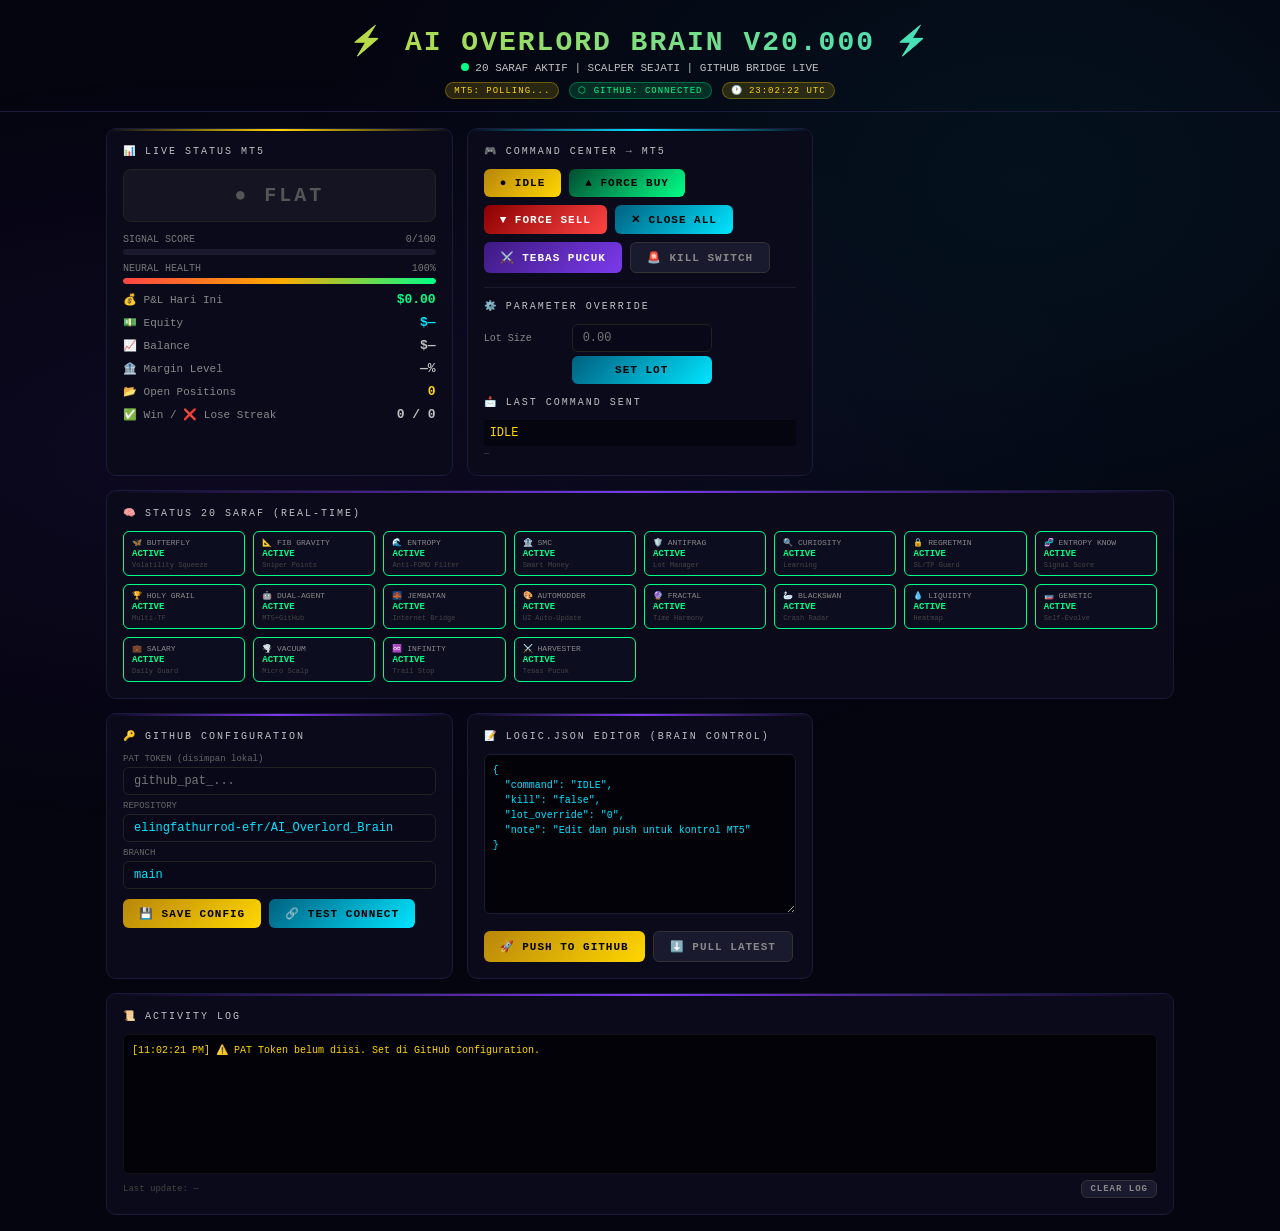
==== communication/index.html @ cb2e8223 "Create index.html" ====
<!DOCTYPE html>
<html lang="id">
<head>
<meta charset="UTF-8">
<meta name="viewport" content="width=device-width, initial-scale=1.0">
<title>AI OVERLORD BRAIN V20 — Command Center</title>
<style>
  :root {
    --bg: #050510;
    --panel: #0a0a1a;
    --border: #1a1a3a;
    --gold: #ffd700;
    --cyan: #00e5ff;
    --green: #00ff88;
    --red: #ff4444;
    --silver: #c0c0c0;
    --purple: #7c3aed;
  }
  * { margin:0; padding:0; box-sizing:border-box; }
  body {
    background: var(--bg);
    color: #e0e0e0;
    font-family: 'Courier New', monospace;
    min-height: 100vh;
    overflow-x: hidden;
  }

  /* ── ANIMATED BACKGROUND ── */
  body::before {
    content:'';
    position:fixed; inset:0;
    background: radial-gradient(ellipse at 20% 50%, rgba(124,58,237,0.08) 0%, transparent 60%),
                radial-gradient(ellipse at 80% 20%, rgba(0,229,255,0.06) 0%, transparent 50%);
    pointer-events:none; z-index:0;
  }

  /* ── HEADER ── */
  .header {
    text-align:center; padding:24px 16px 12px;
    border-bottom: 1px solid var(--border);
    position:relative; z-index:1;
  }
  .header h1 {
    font-size:clamp(18px,4vw,28px);
    background: linear-gradient(90deg,var(--gold),var(--cyan),var(--gold));
    background-size:200%; -webkit-background-clip:text; -webkit-text-fill-color:transparent;
    animation: shimmer 3s linear infinite;
    letter-spacing:2px;
  }
  @keyframes shimmer { 0%{background-position:0%} 100%{background-position:200%} }
  .header p { color:var(--silver); font-size:11px; margin-top:4px; }
  .pulse-dot {
    display:inline-block; width:8px; height:8px; border-radius:50%;
    background:var(--green); margin-right:6px;
    animation: pulse 1.5s ease-in-out infinite;
  }
  @keyframes pulse { 0%,100%{opacity:1;transform:scale(1)} 50%{opacity:0.4;transform:scale(0.8)} }

  /* ── GRID LAYOUT ── */
  .container { max-width:1100px; margin:0 auto; padding:16px; position:relative; z-index:1; }
  .grid { display:grid; grid-template-columns:repeat(auto-fit,minmax(280px,1fr)); gap:14px; }
  .grid-full { grid-column:1/-1; }

  /* ── CARD ── */
  .card {
    background: var(--panel);
    border:1px solid var(--border);
    border-radius:10px; padding:16px;
    position:relative; overflow:hidden;
    transition: border-color .3s, box-shadow .3s;
  }
  .card:hover { border-color:var(--purple); box-shadow:0 0 20px rgba(124,58,237,0.15); }
  .card::before {
    content:''; position:absolute; top:0; left:0; right:0; height:2px;
    background:linear-gradient(90deg,transparent,var(--purple),transparent);
  }
  .card.gold::before { background:linear-gradient(90deg,transparent,var(--gold),transparent); }
  .card.cyan::before  { background:linear-gradient(90deg,transparent,var(--cyan),transparent); }
  .card.green::before { background:linear-gradient(90deg,transparent,var(--green),transparent); }
  .card.red::before   { background:linear-gradient(90deg,transparent,var(--red),transparent); }

  .card-title {
    font-size:10px; color:var(--silver); text-transform:uppercase;
    letter-spacing:2px; margin-bottom:12px;
    display:flex; align-items:center; gap:6px;
  }

  /* ── STATUS METRICS ── */
  .metric { display:flex; justify-content:space-between; align-items:center; margin:8px 0; }
  .metric-label { font-size:11px; color:#888; }
  .metric-value { font-size:13px; font-weight:bold; }
  .metric-value.green  { color:var(--green); }
  .metric-value.red    { color:var(--red); }
  .metric-value.gold   { color:var(--gold); }
  .metric-value.cyan   { color:var(--cyan); }
  .metric-value.silver { color:var(--silver); }

  /* ── HEALTH BAR ── */
  .bar-wrap { margin:8px 0; }
  .bar-label { display:flex; justify-content:space-between; font-size:10px; color:#777; margin-bottom:4px; }
  .bar-bg { height:6px; border-radius:3px; background:#1a1a2e; overflow:hidden; }
  .bar-fill {
    height:100%; border-radius:3px;
    transition:width 1s ease;
  }
  .bar-fill.health { background:linear-gradient(90deg,#ff4444,#ffaa00,#00ff88); }
  .bar-fill.score  { background:linear-gradient(90deg,var(--purple),var(--cyan)); }
  .bar-fill.pnl    { background:linear-gradient(90deg,var(--green),#00ccff); }

  /* ── SIGNAL DISPLAY ── */
  .signal-box {
    text-align:center; padding:14px; border-radius:8px;
    font-size:20px; font-weight:bold; letter-spacing:3px;
    transition:all .5s;
  }
  .signal-box.buy  { background:rgba(0,255,136,0.1); color:var(--green); border:1px solid var(--green); }
  .signal-box.sell { background:rgba(255,68,68,0.1);  color:var(--red);   border:1px solid var(--red); }
  .signal-box.flat { background:rgba(255,255,255,0.04); color:#555; border:1px solid #222; }

  /* ── NERVE STATUS GRID ── */
  .nerves { display:grid; grid-template-columns:repeat(auto-fill,minmax(110px,1fr)); gap:8px; margin-top:8px; }
  .nerve {
    background:#0d0d20; border:1px solid #1a1a30; border-radius:6px;
    padding:6px 8px; font-size:9px; display:flex; flex-direction:column; gap:2px;
  }
  .nerve-name { color:#888; font-size:8px; text-transform:uppercase; }
  .nerve-val  { color:var(--cyan); font-weight:bold; }
  .nerve.active { border-color:var(--green); }
  .nerve.active .nerve-val { color:var(--green); }
  .nerve.warn { border-color:var(--gold); }
  .nerve.warn .nerve-val  { color:var(--gold); }
  .nerve.danger { border-color:var(--red); }
  .nerve.danger .nerve-val { color:var(--red); }

  /* ── BUTTONS ── */
  .btn-group { display:flex; flex-wrap:wrap; gap:8px; margin-top:12px; }
  .btn {
    padding:8px 16px; border-radius:6px; border:none; cursor:pointer;
    font-family:'Courier New',monospace; font-size:11px; font-weight:bold;
    letter-spacing:1px; transition:all .2s; text-transform:uppercase;
  }
  .btn:active { transform:scale(0.97); }
  .btn-gold    { background:linear-gradient(135deg,#b8860b,var(--gold)); color:#000; }
  .btn-red     { background:linear-gradient(135deg,#8b0000,var(--red)); color:#fff; }
  .btn-cyan    { background:linear-gradient(135deg,#006080,var(--cyan)); color:#000; }
  .btn-green   { background:linear-gradient(135deg,#004d30,var(--green)); color:#000; }
  .btn-purple  { background:linear-gradient(135deg,#3d1a80,var(--purple)); color:#fff; }
  .btn-gray    { background:#1a1a2e; color:#888; border:1px solid #333; }
  .btn:disabled { opacity:0.4; cursor:not-allowed; }

  /* ── INPUT ── */
  .input-row { display:flex; gap:8px; margin-top:8px; align-items:center; flex-wrap:wrap; }
  .input-row label { font-size:10px; color:#888; min-width:80px; }
  .inp {
    background:#080818; border:1px solid #222; color:var(--cyan);
    padding:6px 10px; border-radius:6px; font-family:'Courier New',monospace;
    font-size:12px; width:140px;
    transition:border-color .2s;
  }
  .inp:focus { outline:none; border-color:var(--purple); }

  /* ── GITHUB CONFIG ── */
  .gh-config { display:flex; flex-direction:column; gap:6px; }
  .gh-config .inp { width:100%; }
  .saved-badge {
    display:inline-block; padding:2px 8px; border-radius:10px;
    font-size:9px; background:rgba(0,255,136,0.15); color:var(--green);
    border:1px solid rgba(0,255,136,0.3);
  }

  /* ── LOG TERMINAL ── */
  .log-box {
    background:#020208; border:1px solid #111; border-radius:6px;
    height:140px; overflow-y:auto; padding:8px; font-size:10px;
    line-height:1.6; color:#6a6a8a;
  }
  .log-box .log-entry { display:block; }
  .log-box .log-entry.ok   { color:var(--green); }
  .log-box .log-entry.warn { color:var(--gold); }
  .log-box .log-entry.err  { color:var(--red); }
  .log-box .log-entry.info { color:var(--cyan); }
  .log-box::-webkit-scrollbar { width:4px; }
  .log-box::-webkit-scrollbar-track { background:#050510; }
  .log-box::-webkit-scrollbar-thumb { background:#333; border-radius:2px; }

  /* ── STATUS BADGE ── */
  .badge {
    display:inline-flex; align-items:center; gap:4px;
    padding:2px 8px; border-radius:10px; font-size:9px;
    text-transform:uppercase; letter-spacing:1px;
  }
  .badge.online { background:rgba(0,255,136,0.15); color:var(--green); border:1px solid rgba(0,255,136,0.3); }
  .badge.offline{ background:rgba(255,68,68,0.15);  color:var(--red);   border:1px solid rgba(255,68,68,0.3); }
  .badge.idle   { background:rgba(255,215,0,0.15);  color:var(--gold);  border:1px solid rgba(255,215,0,0.3); }

  /* ── MODAL ── */
  .modal-overlay {
    display:none; position:fixed; inset:0;
    background:rgba(0,0,0,0.85); z-index:100;
    justify-content:center; align-items:center;
  }
  .modal-overlay.active { display:flex; }
  .modal {
    background:var(--panel); border:1px solid var(--purple);
    border-radius:12px; padding:24px; max-width:400px; width:90%;
  }
  .modal h3 { color:var(--gold); margin-bottom:12px; }
  .modal p  { color:#888; font-size:12px; line-height:1.6; }
  .modal .btn-group { margin-top:16px; }

  /* ── RESPONSIVE ── */
  @media(max-width:600px) {
    .container { padding:10px; }
    .grid { gap:10px; }
    .btn { padding:6px 12px; font-size:10px; }
  }
</style>
</head>
<body>

<!-- HEADER -->
<div class="header">
  <h1>⚡ AI OVERLORD BRAIN V20.000 ⚡</h1>
  <p><span class="pulse-dot"></span>20 SARAF AKTIF | SCALPER SEJATI | GITHUB BRIDGE LIVE</p>
  <div style="margin-top:8px; display:flex; justify-content:center; gap:10px; flex-wrap:wrap;">
    <span id="badge-mt5" class="badge idle">MT5: POLLING...</span>
    <span id="badge-gh"  class="badge online">⬡ GITHUB: CONNECTED</span>
    <span id="badge-time" class="badge idle">🕐 --:--:--</span>
  </div>
</div>

<div class="container">
  <div class="grid">

    <!-- ═══════════════════════════════ -->
    <!--  CARD 1: LIVE STATUS            -->
    <!-- ═══════════════════════════════ -->
    <div class="card gold">
      <div class="card-title">📊 Live Status MT5</div>

      <div id="signal-box" class="signal-box flat">● FLAT</div>

      <div class="bar-wrap" style="margin-top:12px">
        <div class="bar-label"><span>SIGNAL SCORE</span><span id="txt-score">0/100</span></div>
        <div class="bar-bg"><div id="bar-score" class="bar-fill score" style="width:0%"></div></div>
      </div>

      <div class="bar-wrap">
        <div class="bar-label"><span>NEURAL HEALTH</span><span id="txt-health">100%</span></div>
        <div class="bar-bg"><div id="bar-health" class="bar-fill health" style="width:100%"></div></div>
      </div>

      <div class="metric">
        <span class="metric-label">💰 P&L Hari Ini</span>
        <span id="txt-pnl" class="metric-value green">$0.00</span>
      </div>
      <div class="metric">
        <span class="metric-label">💵 Equity</span>
        <span id="txt-equity" class="metric-value cyan">$—</span>
      </div>
      <div class="metric">
        <span class="metric-label">📈 Balance</span>
        <span id="txt-balance" class="metric-value silver">$—</span>
      </div>
      <div class="metric">
        <span class="metric-label">🏦 Margin Level</span>
        <span id="txt-margin" class="metric-value silver">—%</span>
      </div>
      <div class="metric">
        <span class="metric-label">📂 Open Positions</span>
        <span id="txt-pos" class="metric-value gold">0</span>
      </div>
      <div class="metric">
        <span class="metric-label">✅ Win / ❌ Lose Streak</span>
        <span id="txt-streak" class="metric-value silver">0 / 0</span>
      </div>
    </div>

    <!-- ═══════════════════════════════ -->
    <!--  CARD 2: COMMAND CENTER         -->
    <!-- ═══════════════════════════════ -->
    <div class="card cyan">
      <div class="card-title">🎮 Command Center → MT5</div>

      <div class="btn-group">
        <button class="btn btn-gold"   onclick="sendCommand('IDLE')">● IDLE</button>
        <button class="btn btn-green"  onclick="sendCommand('BUY_NOW')">▲ FORCE BUY</button>
        <button class="btn btn-red"    onclick="sendCommand('SELL_NOW')">▼ FORCE SELL</button>
        <button class="btn btn-cyan"   onclick="sendCommand('CLOSE_ALL')">✕ CLOSE ALL</button>
        <button class="btn btn-purple" onclick="sendCommand('HARVEST')">⚔️ TEBAS PUCUK</button>
        <button class="btn btn-gray"   onclick="showKillModal()">🚨 KILL SWITCH</button>
      </div>

      <div style="margin-top:14px; border-top:1px solid #1a1a30; padding-top:12px;">
        <div class="card-title">⚙️ Parameter Override</div>
        <div class="input-row">
          <label>Lot Size</label>
          <input type="number" id="inp-lot" class="inp" placeholder="0.00" step="0.01" min="0.01" max="10">
        </div>
        <div class="input-row" style="margin-top:4px">
          <label>&nbsp;</label>
          <button class="btn btn-cyan" style="width:140px" onclick="setLotOverride()">SET LOT</button>
        </div>
      </div>

      <div style="margin-top:12px">
        <div class="card-title">📩 Last Command Sent</div>
        <div id="txt-lastcmd" style="color:var(--gold); font-size:12px; padding:6px; background:#050510; border-radius:4px;">IDLE</div>
        <div id="txt-cmdtime" style="color:#444; font-size:9px; margin-top:3px;">—</div>
      </div>
    </div>

    <!-- ═══════════════════════════════ -->
    <!--  CARD 3: 20 SARAF STATUS        -->
    <!-- ═══════════════════════════════ -->
    <div class="card grid-full">
      <div class="card-title">🧠 Status 20 Saraf (Real-time)</div>
      <div class="nerves" id="nerves-grid">
        <!-- Diisi oleh JS -->
      </div>
    </div>

    <!-- ═══════════════════════════════ -->
    <!--  CARD 4: GITHUB CONFIGURATION  -->
    <!-- ═══════════════════════════════ -->
    <div class="card">
      <div class="card-title">🔑 GitHub Configuration</div>
      <div class="gh-config">
        <div>
          <div style="font-size:9px;color:#666;margin-bottom:3px;">PAT TOKEN (disimpan lokal)</div>
          <input type="password" id="inp-token" class="inp" placeholder="github_pat_..." style="width:100%">
        </div>
        <div>
          <div style="font-size:9px;color:#666;margin-bottom:3px;">REPOSITORY</div>
          <input type="text" id="inp-repo" class="inp" placeholder="user/repo" style="width:100%" value="elingfathurrod-efr/AI_Overlord_Brain">
        </div>
        <div>
          <div style="font-size:9px;color:#666;margin-bottom:3px;">BRANCH</div>
          <input type="text" id="inp-branch" class="inp" placeholder="main" style="width:100%" value="main">
        </div>
      </div>
      <div class="btn-group" style="margin-top:10px">
        <button class="btn btn-gold" onclick="saveConfig()">💾 SAVE CONFIG</button>
        <button class="btn btn-cyan" onclick="testConnection()">🔗 TEST CONNECT</button>
      </div>
      <div id="txt-config-status" style="margin-top:8px;font-size:10px;color:#555;"></div>
    </div>

    <!-- ═══════════════════════════════ -->
    <!--  CARD 5: LOGIC.JSON EDITOR     -->
    <!-- ═══════════════════════════════ -->
    <div class="card">
      <div class="card-title">📝 Logic.json Editor (Brain Control)</div>
      <textarea id="logic-editor" style="
        width:100%; height:160px; background:#020208;
        border:1px solid #1a1a30; border-radius:6px;
        color:var(--cyan); font-family:'Courier New',monospace;
        font-size:10px; padding:8px; resize:vertical;
        line-height:1.5;
      " spellcheck="false">{
  "command": "IDLE",
  "kill": "false",
  "lot_override": "0",
  "note": "Edit dan push untuk kontrol MT5"
}</textarea>
      <div class="btn-group">
        <button class="btn btn-gold" onclick="pushLogic()">🚀 PUSH TO GITHUB</button>
        <button class="btn btn-gray" onclick="pullLogic()">⬇️ PULL LATEST</button>
      </div>
    </div>

    <!-- ═══════════════════════════════ -->
    <!--  CARD 6: ACTIVITY LOG           -->
    <!-- ═══════════════════════════════ -->
    <div class="card grid-full">
      <div class="card-title">📜 Activity Log</div>
      <div class="log-box" id="log-box"></div>
      <div style="margin-top:6px; display:flex; justify-content:space-between; align-items:center;">
        <span style="font-size:9px;color:#444" id="txt-lastupdate">Last update: —</span>
        <button class="btn btn-gray" onclick="clearLog()" style="padding:3px 8px;font-size:9px;">CLEAR LOG</button>
      </div>
    </div>

  </div><!-- end .grid -->
</div><!-- end .container -->

<!-- KILL SWITCH MODAL -->
<div class="modal-overlay" id="kill-modal">
  <div class="modal">
    <h3>🚨 KILL SWITCH — KONFIRMASI</h3>
    <p>Ini akan mengirim perintah <strong style="color:var(--red)">KILL = TRUE</strong> ke MT5.<br>
    Semua posisi akan ditutup paksa dan EA berhenti trading.<br><br>
    Yakin, Bos?</p>
    <div class="btn-group">
      <button class="btn btn-red"  onclick="executeKill()">⚡ YA, KILL!</button>
      <button class="btn btn-gray" onclick="hideKillModal()">✕ BATAL</button>
    </div>
  </div>
</div>

<script>
// ═══════════════════════════════════════
//  CONFIGURATION & STATE
// ═══════════════════════════════════════
let GH_TOKEN  = localStorage.getItem('gh_token')  || '';
let GH_REPO   = localStorage.getItem('gh_repo')   || 'elingfathurrod-efr/AI_Overlord_Brain';
let GH_BRANCH = localStorage.getItem('gh_branch') || 'main';

// Load saved config into inputs
document.getElementById('inp-token').value  = GH_TOKEN;
document.getElementById('inp-repo').value   = GH_REPO;
document.getElementById('inp-branch').value = GH_BRANCH;

let pollInterval = null;
let logicSHA = '';
let statusSHA = '';

// 20 Nerves definitions
const NERVES = [
  {id:'n01', name:'Butterfly',   emoji:'🦋', desc:'Volatility Squeeze'},
  {id:'n02', name:'Fib Gravity', emoji:'📐', desc:'Sniper Points'},
  {id:'n03', name:'Entropy',     emoji:'🌊', desc:'Anti-FOMO Filter'},
  {id:'n04', name:'SMC',         emoji:'🏦', desc:'Smart Money'},
  {id:'n05', name:'AntiFrag',    emoji:'🛡️', desc:'Lot Manager'},
  {id:'n06', name:'Curiosity',   emoji:'🔍', desc:'Learning'},
  {id:'n07', name:'RegretMin',   emoji:'🔒', desc:'SL/TP Guard'},
  {id:'n08', name:'Entropy Know',emoji:'🧬', desc:'Signal Score'},
  {id:'n09', name:'Holy Grail',  emoji:'🏆', desc:'Multi-TF'},
  {id:'n10', name:'Dual-Agent',  emoji:'🤖', desc:'MT5+GitHub'},
  {id:'n11', name:'Jembatan',    emoji:'🌉', desc:'Internet Bridge'},
  {id:'n12', name:'AutoModder',  emoji:'🎨', desc:'UI Auto-Update'},
  {id:'n13', name:'Fractal',     emoji:'🔮', desc:'Time Harmony'},
  {id:'n14', name:'BlackSwan',   emoji:'🦢', desc:'Crash Radar'},
  {id:'n15', name:'Liquidity',   emoji:'💧', desc:'Heatmap'},
  {id:'n16', name:'Genetic',     emoji:'🧫', desc:'Self-Evolve'},
  {id:'n17', name:'Salary',      emoji:'💼', desc:'Daily Guard'},
  {id:'n18', name:'Vacuum',      emoji:'🌪️', desc:'Micro Scalp'},
  {id:'n19', name:'Infinity',    emoji:'♾️', desc:'Trail Stop'},
  {id:'n20', name:'Harvester',   emoji:'⚔️', desc:'Tebas Pucuk'},
];

// ═══════════════════════════════════════
//  INIT
// ═══════════════════════════════════════
function init() {
  renderNerves();
  startClock();
  if(GH_TOKEN) {
    startPolling();
    addLog('info', `Config loaded. Repo: ${GH_REPO}`);
  } else {
    addLog('warn', 'PAT Token belum diisi. Set di GitHub Configuration.');
  }
}

// ═══════════════════════════════════════
//  RENDER 20 NERVES
// ═══════════════════════════════════════
function renderNerves(statusData) {
  const grid = document.getElementById('nerves-grid');
  grid.innerHTML = '';
  NERVES.forEach(n => {
    let cls = 'active';
    let val = 'ACTIVE';
    if(statusData) {
      // Customize based on actual status
      if(n.id === 'n14' && statusData.black_swan) { cls='danger'; val='ALERT!'; }
      if(n.id === 'n17' && !statusData.salary_ok) { cls='warn';   val='STOP'; }
      if(n.id === 'n08') { val = (statusData.signal_score||0).toFixed(0)+'/100'; }
    }
    grid.innerHTML += `
      <div class="nerve ${cls}">
        <span class="nerve-name">${n.emoji} ${n.name}</span>
        <span class="nerve-val">${val}</span>
        <span style="font-size:7px;color:#444">${n.desc}</span>
      </div>`;
  });
}

// ═══════════════════════════════════════
//  CLOCK
// ═══════════════════════════════════════
function startClock() {
  setInterval(()=>{
    const now = new Date();
    document.getElementById('badge-time').textContent =
      '🕐 ' + now.toUTCString().slice(17,25) + ' UTC';
  }, 1000);
}

// ═══════════════════════════════════════
//  POLLING STATUS FROM GITHUB
// ═══════════════════════════════════════
function startPolling() {
  if(pollInterval) clearInterval(pollInterval);
  fetchStatus();
  pollInterval = setInterval(fetchStatus, 30000); // Poll tiap 30 detik
  addLog('ok', 'Polling GitHub status started (30s interval)');
}

async function fetchStatus() {
  if(!GH_TOKEN) return;
  try {
    const url = `https://api.github.com/repos/${GH_REPO}/contents/status.json`;
    const r = await fetch(url, {
      headers: { 'Authorization': `token ${GH_TOKEN}`, 'Accept':'application/vnd.github.v3+json' }
    });
    if(!r.ok) { addLog('err', `GitHub status fetch: ${r.status}`); return; }
    const data = await r.json();
    statusSHA = data.sha;
    const content = atob(data.content.replace(/\n/g,''));
    const status = JSON.parse(content);
    updateUI(status);
    document.getElementById('txt-lastupdate').textContent = 'Last update: ' + new Date().toLocaleTimeString();
    document.getElementById('badge-mt5').className = 'badge online';
    document.getElementById('badge-mt5').textContent = '● MT5: LIVE';
  } catch(e) {
    document.getElementById('badge-mt5').className = 'badge offline';
    document.getElementById('badge-mt5').textContent = '○ MT5: OFFLINE';
    addLog('warn', 'Status fetch error: ' + e.message);
  }
}

// ═══════════════════════════════════════
//  UPDATE UI FROM STATUS DATA
// ═══════════════════════════════════════
function updateUI(s) {
  // Signal box
  const sig = s.signal || 0;
  const box = document.getElementById('signal-box');
  if(sig === 1)  { box.className='signal-box buy';  box.textContent='▲ BUY'; }
  else if(sig===-1){ box.className='signal-box sell'; box.textContent='▼ SELL'; }
  else           { box.className='signal-box flat'; box.textContent='● FLAT'; }

  // Bars
  const sc = Math.min(100, Math.max(0, s.signal_score||0));
  const hp = Math.min(100, Math.max(0, s.health||100));
  document.getElementById('bar-score').style.width  = sc + '%';
  document.getElementById('bar-health').style.width = hp + '%';
  document.getElementById('txt-score').textContent  = sc.toFixed(1)+'/100';
  document.getElementById('txt-health').textContent = hp.toFixed(1)+'%';

  // Metrics
  const pnl = parseFloat(s.daily_pnl||0);
  const pnlEl = document.getElementById('txt-pnl');
  pnlEl.textContent = (pnl>=0?'+':'') + '$'+pnl.toFixed(2);
  pnlEl.className = 'metric-value ' + (pnl>=0?'green':'red');

  document.getElementById('txt-equity').textContent  = '$'+(parseFloat(s.equity)||0).toFixed(2);
  document.getElementById('txt-balance').textContent = '$'+(parseFloat(s.balance)||0).toFixed(2);
  document.getElementById('txt-margin').textContent  = (parseFloat(s.margin_level)||0).toFixed(1)+'%';
  document.getElementById('txt-pos').textContent     = s.open_positions||0;
  document.getElementById('txt-streak').textContent  = (s.win_streak||0)+' / '+(s.lose_streak||0);

  renderNerves(s);
  addLog('info', `Status synced: Sig=${sig} Score=${sc.toFixed(1)} Health=${hp.toFixed(1)}%`);
}

// ═══════════════════════════════════════
//  SEND COMMAND TO GITHUB
// ═══════════════════════════════════════
async function sendCommand(cmd) {
  if(!GH_TOKEN) { addLog('err','PAT Token belum diisi!'); return; }

  const payload = {
    command: cmd,
    kill: "false",
    lot_override: "0",
    timestamp: new Date().toISOString(),
    note: `Sent from Dashboard at ${new Date().toLocaleTimeString()}`
  };

  document.getElementById('logic-editor').value = JSON.stringify(payload, null, 2);
  await pushLogic(payload);

  document.getElementById('txt-lastcmd').textContent = cmd;
  document.getElementById('txt-cmdtime').textContent = new Date().toLocaleTimeString();
  addLog('ok', `Command sent: ${cmd}`);
}

async function setLotOverride() {
  const lot = parseFloat(document.getElementById('inp-lot').value);
  if(isNaN(lot) || lot <= 0) { addLog('err','Masukkan lot yang valid!'); return; }
  await sendCommand('IDLE');
  const el = document.getElementById('logic-editor');
  const cur = JSON.parse(el.value||'{}');
  cur.lot_override = lot.toString();
  el.value = JSON.stringify(cur, null, 2);
  await pushLogic(cur);
  addLog('ok', `Lot override set: ${lot}`);
}

async function executeKill() {
  hideKillModal();
  const payload = { command:"CLOSE_ALL", kill:"true", lot_override:"0",
    timestamp: new Date().toISOString() };
  document.getElementById('logic-editor').value = JSON.stringify(payload, null, 2);
  await pushLogic(payload);
  addLog('err', '🚨 KILL SWITCH ACTIVATED! All positions closing...');
}

// ═══════════════════════════════════════
//  PUSH logic.json TO GITHUB
// ═══════════════════════════════════════
async function pushLogic(payload) {
  if(!GH_TOKEN) { addLog('err','PAT Token belum diisi!'); return; }

  let content;
  if(payload) {
    content = JSON.stringify(payload, null, 2);
  } else {
    content = document.getElementById('logic-editor').value;
    try { JSON.parse(content); } catch(e) { addLog('err','JSON tidak valid: '+e.message); return; }
  }

  const b64 = btoa(unescape(encodeURIComponent(content)));
  const body = { message:'Dashboard command update', content: b64 };
  if(logicSHA) body.sha = logicSHA;

  try {
    const r = await fetch(`https://api.github.com/repos/${GH_REPO}/contents/logic.json`, {
      method:'PUT',
      headers:{
        'Authorization':`token ${GH_TOKEN}`,
        'Content-Type':'application/json',
        'Accept':'application/vnd.github.v3+json'
      },
      body: JSON.stringify(body)
    });
    const data = await r.json();
    if(r.ok) {
      logicSHA = data.content.sha;
      addLog('ok', 'logic.json pushed to GitHub ✓');
    } else {
      addLog('err', 'Push failed: ' + (data.message||r.status));
    }
  } catch(e) { addLog('err', 'Push error: '+e.message); }
}

async function pullLogic() {
  if(!GH_TOKEN) { addLog('err','PAT Token belum diisi!'); return; }
  try {
    const r = await fetch(`https://api.github.com/repos/${GH_REPO}/contents/logic.json`, {
      headers:{ 'Authorization':`token ${GH_TOKEN}`, 'Accept':'application/vnd.github.v3+json' }
    });
    const data = await r.json();
    if(r.ok) {
      logicSHA = data.sha;
      const content = decodeURIComponent(escape(atob(data.content.replace(/\n/g,''))));
      document.getElementById('logic-editor').value = JSON.stringify(JSON.parse(content), null, 2);
      addLog('ok', 'logic.json pulled from GitHub ✓');
    } else { addLog('err','Pull failed: '+(data.message||r.status)); }
  } catch(e) { addLog('err','Pull error: '+e.message); }
}

// ═══════════════════════════════════════
//  CONFIG MANAGEMENT
// ═══════════════════════════════════════
function saveConfig() {
  GH_TOKEN  = document.getElementById('inp-token').value.trim();
  GH_REPO   = document.getElementById('inp-repo').value.trim();
  GH_BRANCH = document.getElementById('inp-branch').value.trim();
  localStorage.setItem('gh_token',  GH_TOKEN);
  localStorage.setItem('gh_repo',   GH_REPO);
  localStorage.setItem('gh_branch', GH_BRANCH);
  document.getElementById('txt-config-status').innerHTML =
    '<span class="saved-badge">✓ SAVED LOCALLY</span>';
  startPolling();
  addLog('ok', 'Config saved & polling restarted');
}

async function testConnection() {
  const token = document.getElementById('inp-token').value.trim();
  const repo  = document.getElementById('inp-repo').value.trim();
  if(!token) { addLog('err','Masukkan PAT Token!'); return; }
  try {
    const r = await fetch(`https://api.github.com/repos/${repo}`, {
      headers:{ 'Authorization':`token ${token}` }
    });
    const d = await r.json();
    if(r.ok) {
      addLog('ok', `✅ Connected! Repo: ${d.full_name} | Stars: ${d.stargazers_count}`);
      document.getElementById('txt-config-status').innerHTML =
        '<span class="saved-badge">✅ CONNECTION OK</span>';
    } else {
      addLog('err', 'Connection failed: '+d.message);
    }
  } catch(e) { addLog('err','Test error: '+e.message); }
}

// ═══════════════════════════════════════
//  LOG SYSTEM
// ═══════════════════════════════════════
function addLog(type, msg) {
  const box = document.getElementById('log-box');
  const ts  = new Date().toLocaleTimeString();
  const icons = {ok:'✅',warn:'⚠️',err:'❌',info:'ℹ️'};
  const line = document.createElement('span');
  line.className = 'log-entry ' + type;
  line.textContent = `[${ts}] ${icons[type]||''} ${msg}`;
  box.appendChild(line);
  box.appendChild(document.createElement('br'));
  box.scrollTop = box.scrollHeight;
  // Limit 100 entries
  while(box.children.length > 200) box.removeChild(box.firstChild);
}
function clearLog() { document.getElementById('log-box').innerHTML=''; }

// ═══════════════════════════════════════
//  MODAL
// ═══════════════════════════════════════
function showKillModal() { document.getElementById('kill-modal').classList.add('active'); }
function hideKillModal() { document.getElementById('kill-modal').classList.remove('active'); }
document.getElementById('kill-modal').addEventListener('click', function(e){
  if(e.target === this) hideKillModal();
});

// ═══════════════════════════════════════
//  START
// ═══════════════════════════════════════
init();
</script>
</body>
</html>
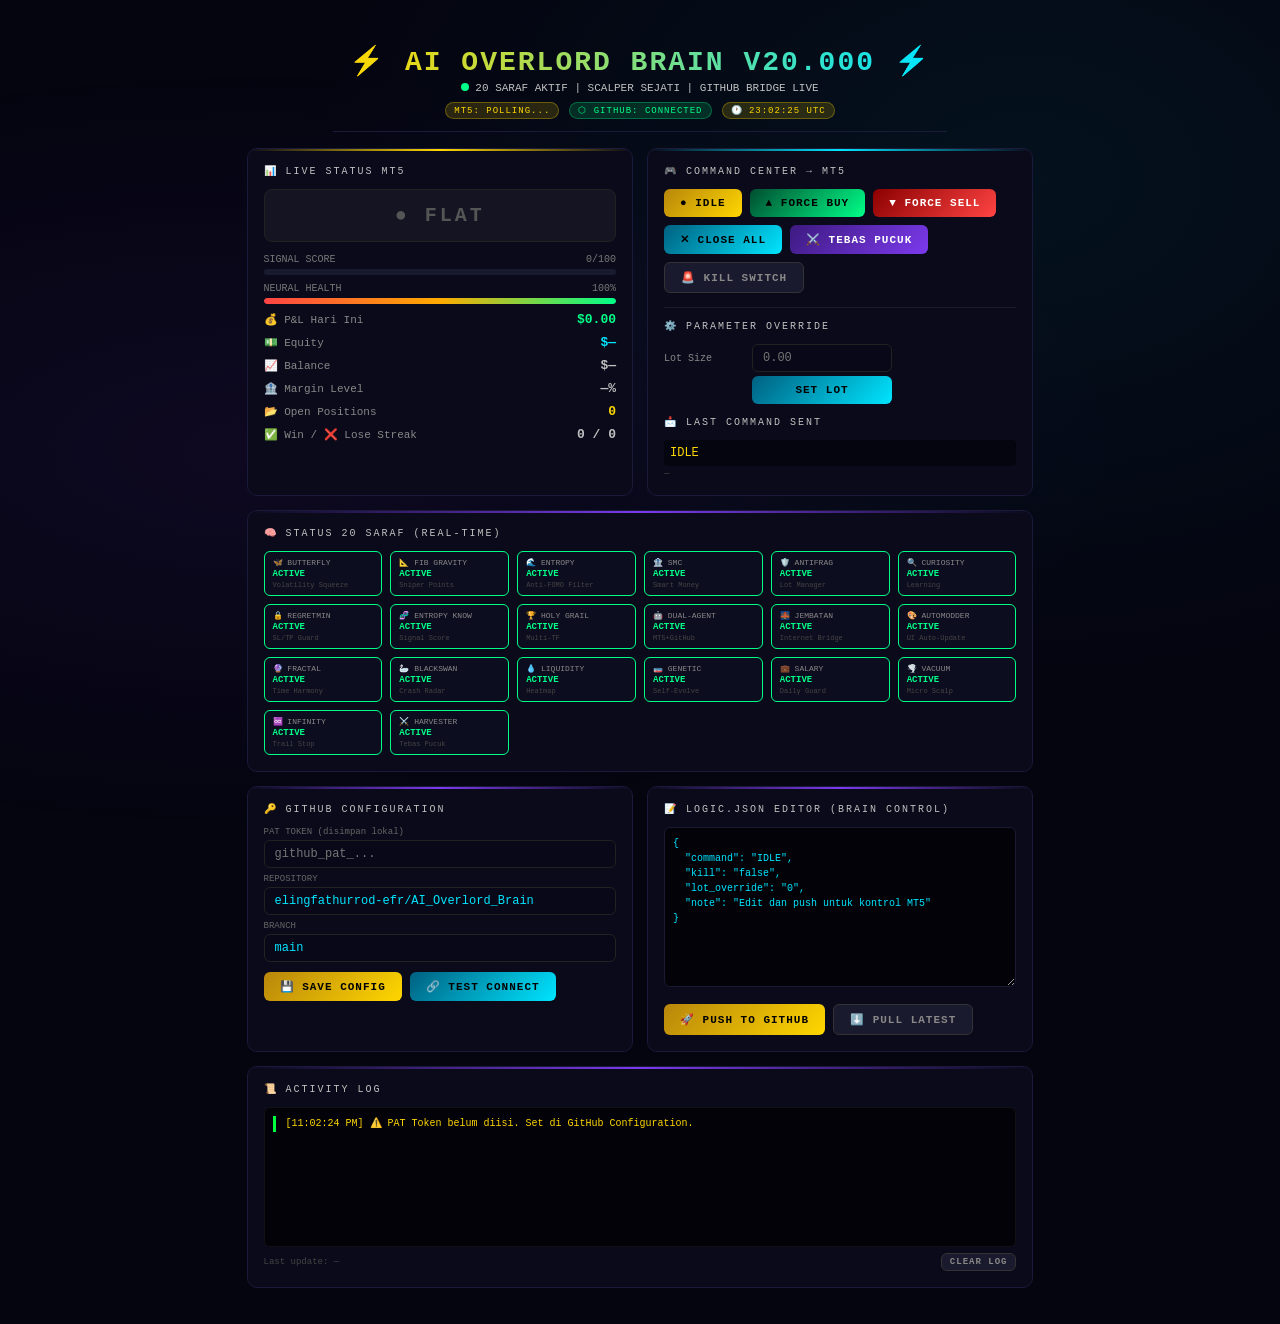
==== commit 91021032: "Update index.html" ====
--- a/communication/index.html
+++ b/communication/index.html
@@ -4,6 +4,7 @@
 <meta charset="UTF-8">
 <meta name="viewport" content="width=device-width, initial-scale=1.0">
 <title>AI OVERLORD BRAIN V20 — Command Center</title>
+    <link rel="stylesheet" href="style.css"> 
 <style>
   :root {
     --bg: #050510;
--- a/communication/style.css
+++ b/communication/style.css
@@ -0,0 +1,104 @@
+/* --- AI OVERLORD V20 TERMINAL STYLE --- */
+body {
+    background-color: #0a0a0a;
+    color: #00ff41; /* Green Matrix Color */
+    font-family: 'Courier New', Courier, monospace;
+    margin: 0;
+    padding: 20px;
+    display: flex;
+    flex-direction: column;
+    align-items: center;
+}
+
+.dashboard-container {
+    width: 90%;
+    max-width: 1200px;
+    border: 1px solid #00ff41;
+    padding: 20px;
+    box-shadow: 0 0 15px rgba(0, 255, 65, 0.2);
+}
+
+header {
+    text-align: center;
+    border-bottom: 2px solid #00ff41;
+    margin-bottom: 20px;
+    padding-bottom: 10px;
+}
+
+h1 {
+    font-size: 2em;
+    text-transform: uppercase;
+    letter-spacing: 5px;
+    margin: 0;
+}
+
+/* Status Cards */
+.grid-stats {
+    display: grid;
+    grid-template-columns: repeat(auto-fit, minmax(250px, 1fr));
+    gap: 15px;
+    margin-bottom: 20px;
+}
+
+.stat-card {
+    background: rgba(0, 255, 65, 0.05);
+    border: 1px dashed #00ff41;
+    padding: 15px;
+    text-align: center;
+}
+
+.stat-card h3 {
+    margin: 0;
+    font-size: 0.9em;
+    color: #008f11;
+}
+
+.stat-value {
+    font-size: 1.5em;
+    font-weight: bold;
+    margin-top: 5px;
+}
+
+/* Neural Activity / Log */
+.log-container {
+    background: #000;
+    border: 1px solid #008f11;
+    height: 300px;
+    overflow-y: scroll;
+    padding: 10px;
+    font-size: 0.85em;
+}
+
+.log-entry {
+    border-left: 3px solid #00ff41;
+    padding-left: 10px;
+    margin-bottom: 5px;
+}
+
+/* Action Button (Kill Switch) */
+.kill-switch {
+    background: #ff0000;
+    color: white;
+    border: none;
+    padding: 15px 30px;
+    font-weight: bold;
+    cursor: pointer;
+    margin-top: 20px;
+    text-transform: uppercase;
+    transition: 0.3s;
+}
+
+.kill-switch:hover {
+    background: #a00000;
+    box-shadow: 0 0 20px rgba(255, 0, 0, 0.5);
+}
+
+/* Status Indicator */
+.status-active { color: #00ff41; }
+.status-alert { color: #ffcc00; }
+.status-danger { color: #ff0000; }
+
+/* Responsive */
+@media (max-width: 600px) {
+    .grid-stats { grid-template-columns: 1fr; }
+}
